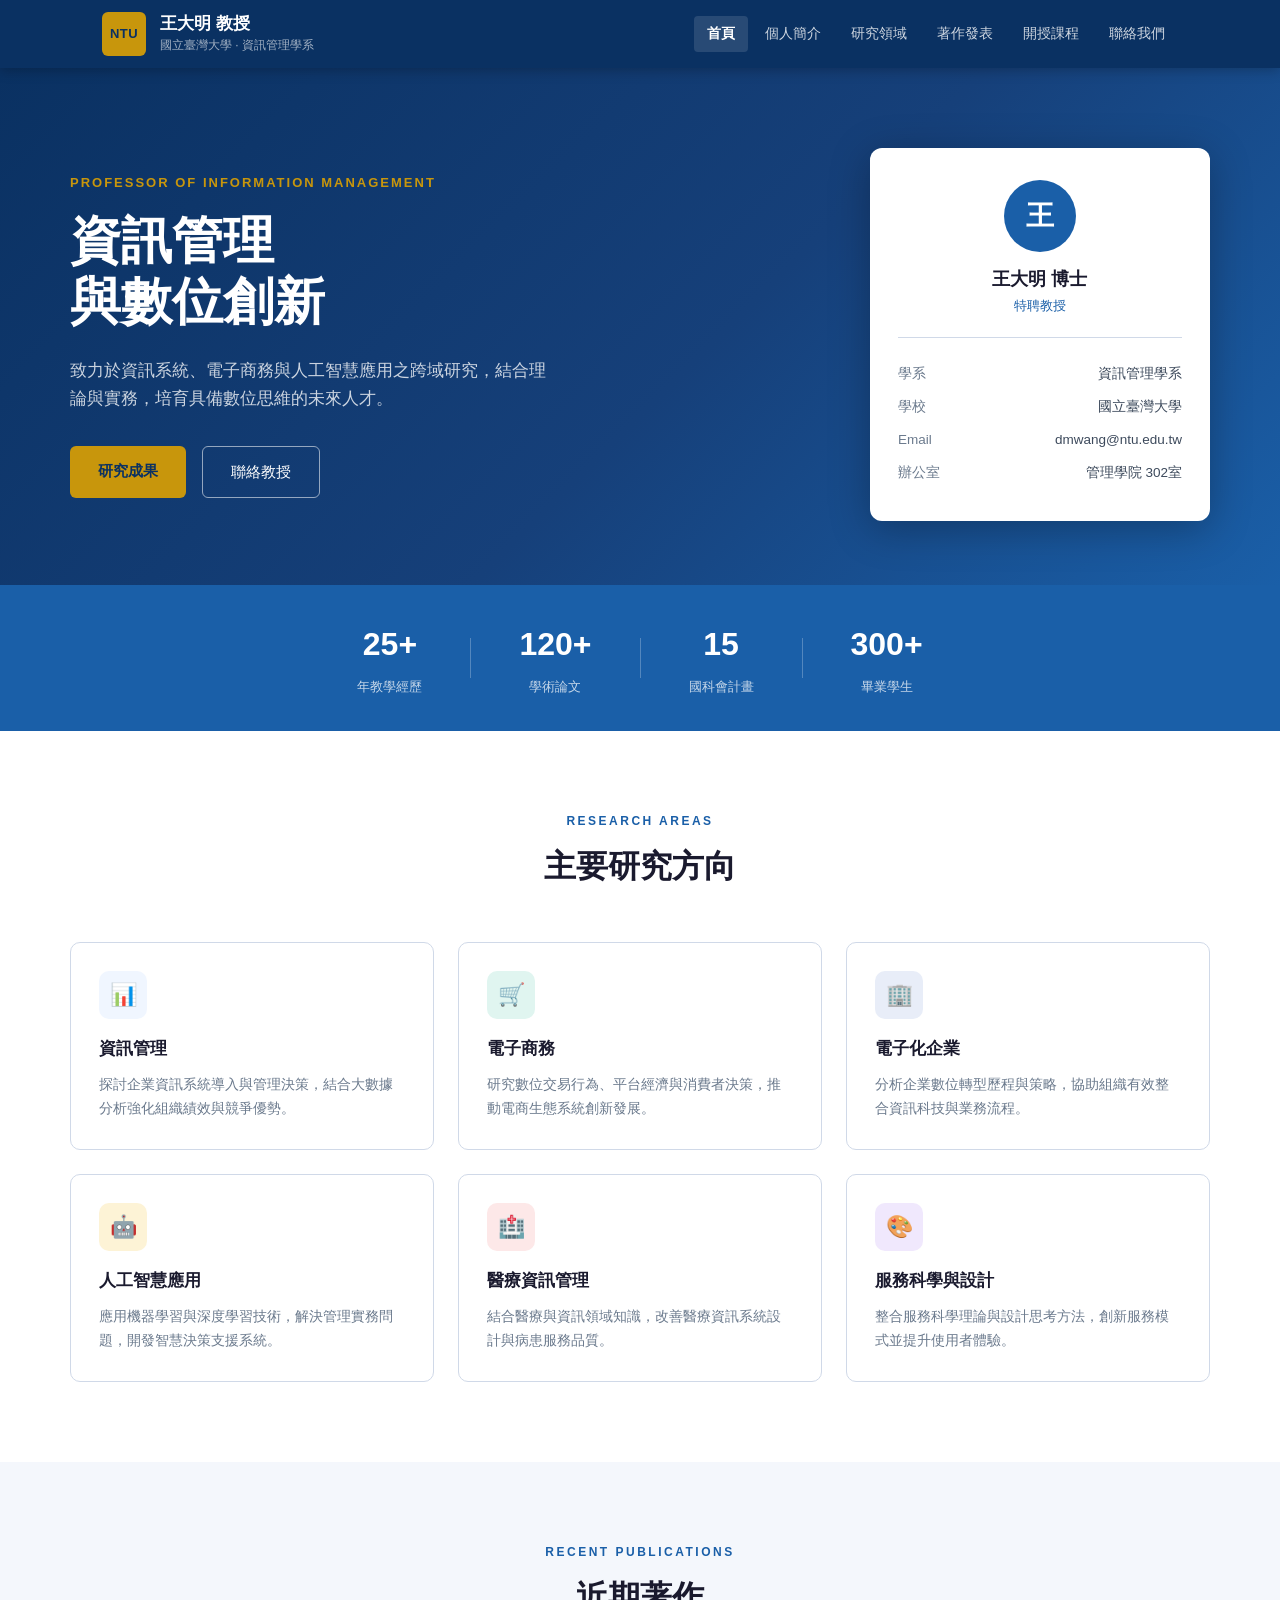
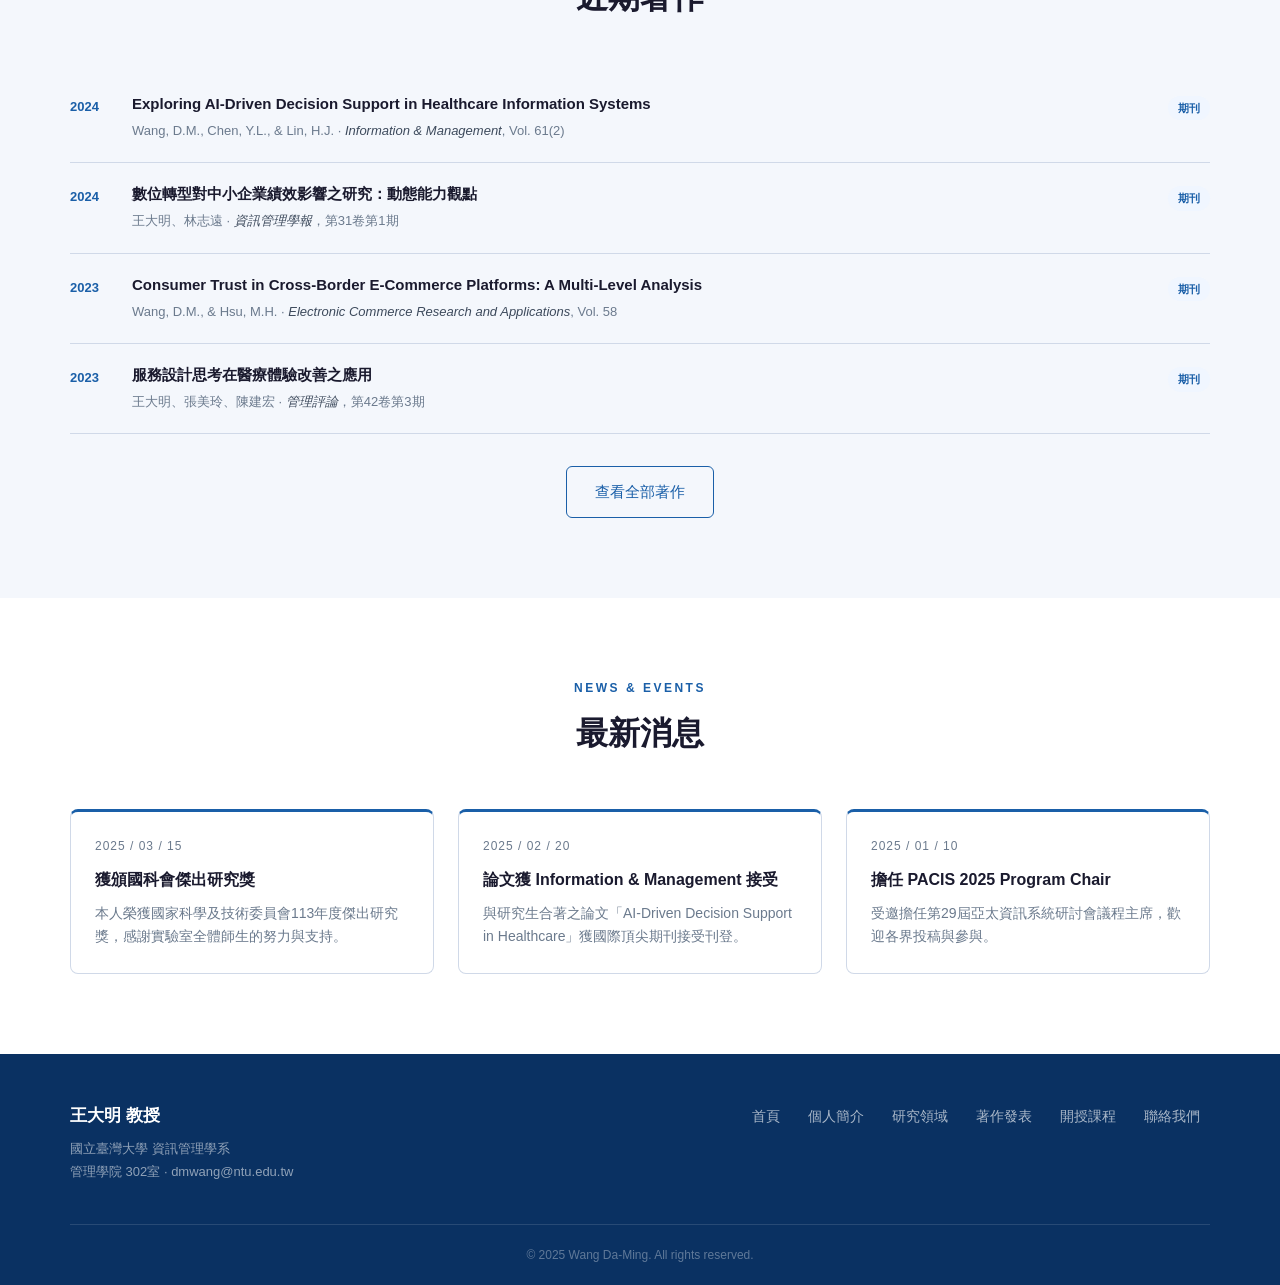
==== index.html @ 9b1bcf3b "Add files via upload" ====
<!DOCTYPE html>
<html lang="zh-Hant">
<head>
<meta charset="UTF-8">
<meta name="viewport" content="width=device-width, initial-scale=1.0">
<title>教師個人網頁 — 王大明教授</title>
<link rel="stylesheet" href="style.css">
</head>
<body>

<header>
  <div class="header-inner">
    <div class="logo-block">
      <div class="logo-icon">NTU</div>
      <div>
        <div class="logo-title">王大明 教授</div>
        <div class="logo-sub">國立臺灣大學 · 資訊管理學系</div>
      </div>
    </div>
    <nav>
      <a href="index.html" class="active">首頁</a>
      <a href="about.html">個人簡介</a>
      <a href="research.html">研究領域</a>
      <a href="publications.html">著作發表</a>
      <a href="teaching.html">開授課程</a>
      <a href="contact.html">聯絡我們</a>
    </nav>
    <button class="menu-btn" id="menuBtn" aria-label="選單">&#9776;</button>
  </div>
</header>

<div class="mobile-nav" id="mobileNav">
  <a href="index.html">首頁</a>
  <a href="about.html">個人簡介</a>
  <a href="research.html">研究領域</a>
  <a href="publications.html">著作發表</a>
  <a href="teaching.html">開授課程</a>
  <a href="contact.html">聯絡我們</a>
</div>

<!-- Hero -->
<section class="hero">
  <div class="hero-inner">
    <div class="hero-text">
      <p class="hero-eyebrow">Professor of Information Management</p>
      <h1>資訊管理<br>與數位創新</h1>
      <p class="hero-desc">致力於資訊系統、電子商務與人工智慧應用之跨域研究，結合理論與實務，培育具備數位思維的未來人才。</p>
      <div class="hero-btns">
        <a href="research.html" class="btn-primary">研究成果</a>
        <a href="contact.html" class="btn-outline">聯絡教授</a>
      </div>
    </div>
    <div class="hero-card">
      <div class="prof-avatar">王</div>
      <div class="prof-name">王大明 博士</div>
      <div class="prof-title">特聘教授</div>
      <div class="prof-divider"></div>
      <div class="prof-info-row"><span class="label">學系</span><span>資訊管理學系</span></div>
      <div class="prof-info-row"><span class="label">學校</span><span>國立臺灣大學</span></div>
      <div class="prof-info-row"><span class="label">Email</span><span>dmwang@ntu.edu.tw</span></div>
      <div class="prof-info-row"><span class="label">辦公室</span><span>管理學院 302室</span></div>
    </div>
  </div>
</section>

<!-- Stats -->
<section class="stats-bar">
  <div class="stats-inner">
    <div class="stat"><span class="stat-num">25+</span><span class="stat-label">年教學經歷</span></div>
    <div class="stat-div"></div>
    <div class="stat"><span class="stat-num">120+</span><span class="stat-label">學術論文</span></div>
    <div class="stat-div"></div>
    <div class="stat"><span class="stat-num">15</span><span class="stat-label">國科會計畫</span></div>
    <div class="stat-div"></div>
    <div class="stat"><span class="stat-num">300+</span><span class="stat-label">畢業學生</span></div>
  </div>
</section>

<!-- Research Focus -->
<section class="section">
  <div class="container">
    <div class="section-header">
      <p class="eyebrow">Research Areas</p>
      <h2>主要研究方向</h2>
    </div>
    <div class="cards-grid">
      <div class="card">
        <div class="card-icon blue">📊</div>
        <h3>資訊管理</h3>
        <p>探討企業資訊系統導入與管理決策，結合大數據分析強化組織績效與競爭優勢。</p>
      </div>
      <div class="card">
        <div class="card-icon teal">🛒</div>
        <h3>電子商務</h3>
        <p>研究數位交易行為、平台經濟與消費者決策，推動電商生態系統創新發展。</p>
      </div>
      <div class="card">
        <div class="card-icon navy">🏢</div>
        <h3>電子化企業</h3>
        <p>分析企業數位轉型歷程與策略，協助組織有效整合資訊科技與業務流程。</p>
      </div>
      <div class="card">
        <div class="card-icon gold">🤖</div>
        <h3>人工智慧應用</h3>
        <p>應用機器學習與深度學習技術，解決管理實務問題，開發智慧決策支援系統。</p>
      </div>
      <div class="card">
        <div class="card-icon red">🏥</div>
        <h3>醫療資訊管理</h3>
        <p>結合醫療與資訊領域知識，改善醫療資訊系統設計與病患服務品質。</p>
      </div>
      <div class="card">
        <div class="card-icon purple">🎨</div>
        <h3>服務科學與設計</h3>
        <p>整合服務科學理論與設計思考方法，創新服務模式並提升使用者體驗。</p>
      </div>
    </div>
  </div>
</section>

<!-- Recent Publications -->
<section class="section bg-light">
  <div class="container">
    <div class="section-header">
      <p class="eyebrow">Recent Publications</p>
      <h2>近期著作</h2>
    </div>
    <div class="pub-list">
      <div class="pub-item">
        <span class="pub-year">2024</span>
        <div class="pub-content">
          <div class="pub-title">Exploring AI-Driven Decision Support in Healthcare Information Systems</div>
          <div class="pub-meta">Wang, D.M., Chen, Y.L., & Lin, H.J. · <em>Information & Management</em>, Vol. 61(2)</div>
        </div>
        <span class="pub-badge journal">期刊</span>
      </div>
      <div class="pub-item">
        <span class="pub-year">2024</span>
        <div class="pub-content">
          <div class="pub-title">數位轉型對中小企業績效影響之研究：動態能力觀點</div>
          <div class="pub-meta">王大明、林志遠 · <em>資訊管理學報</em>，第31卷第1期</div>
        </div>
        <span class="pub-badge journal">期刊</span>
      </div>
      <div class="pub-item">
        <span class="pub-year">2023</span>
        <div class="pub-content">
          <div class="pub-title">Consumer Trust in Cross-Border E-Commerce Platforms: A Multi-Level Analysis</div>
          <div class="pub-meta">Wang, D.M., & Hsu, M.H. · <em>Electronic Commerce Research and Applications</em>, Vol. 58</div>
        </div>
        <span class="pub-badge journal">期刊</span>
      </div>
      <div class="pub-item">
        <span class="pub-year">2023</span>
        <div class="pub-content">
          <div class="pub-title">服務設計思考在醫療體驗改善之應用</div>
          <div class="pub-meta">王大明、張美玲、陳建宏 · <em>管理評論</em>，第42卷第3期</div>
        </div>
        <span class="pub-badge journal">期刊</span>
      </div>
    </div>
    <div class="center-btn">
      <a href="publications.html" class="btn-outline">查看全部著作</a>
    </div>
  </div>
</section>

<!-- News -->
<section class="section">
  <div class="container">
    <div class="section-header">
      <p class="eyebrow">News & Events</p>
      <h2>最新消息</h2>
    </div>
    <div class="news-grid">
      <div class="news-card">
        <div class="news-date">2025 / 03 / 15</div>
        <div class="news-title">獲頒國科會傑出研究獎</div>
        <p class="news-body">本人榮獲國家科學及技術委員會113年度傑出研究獎，感謝實驗室全體師生的努力與支持。</p>
      </div>
      <div class="news-card">
        <div class="news-date">2025 / 02 / 20</div>
        <div class="news-title">論文獲 Information & Management 接受</div>
        <p class="news-body">與研究生合著之論文「AI-Driven Decision Support in Healthcare」獲國際頂尖期刊接受刊登。</p>
      </div>
      <div class="news-card">
        <div class="news-date">2025 / 01 / 10</div>
        <div class="news-title">擔任 PACIS 2025 Program Chair</div>
        <p class="news-body">受邀擔任第29屆亞太資訊系統研討會議程主席，歡迎各界投稿與參與。</p>
      </div>
    </div>
  </div>
</section>

<footer>
  <div class="footer-inner">
    <div class="footer-left">
      <div class="footer-name">王大明 教授</div>
      <div class="footer-sub">國立臺灣大學 資訊管理學系</div>
      <div class="footer-sub">管理學院 302室 · dmwang@ntu.edu.tw</div>
    </div>
    <div class="footer-links">
      <a href="index.html">首頁</a>
      <a href="about.html">個人簡介</a>
      <a href="research.html">研究領域</a>
      <a href="publications.html">著作發表</a>
      <a href="teaching.html">開授課程</a>
      <a href="contact.html">聯絡我們</a>
    </div>
  </div>
  <div class="footer-bottom">© 2025 Wang Da-Ming. All rights reserved.</div>
</footer>

<script>
  const btn = document.getElementById('menuBtn');
  const nav = document.getElementById('mobileNav');
  btn.addEventListener('click', () => nav.classList.toggle('open'));
</script>
</body>
</html>
---- style.css ----
/* ========================
   Base & Reset
======================== */
*, *::before, *::after { box-sizing: border-box; margin: 0; padding: 0; }

:root {
  --blue-dark: #0a3162;
  --blue-main: #1a5fa8;
  --blue-mid:  #2d7dd2;
  --blue-light: #ddeeff;
  --blue-pale:  #f0f6ff;
  --gold:       #c8960c;
  --gold-light: #fdf3d6;
  --text-dark:  #1a1a2e;
  --text-mid:   #3d4a5c;
  --text-muted: #6b7a8d;
  --border:     #d0d9e8;
  --white:      #ffffff;
  --bg-light:   #f4f7fc;
}

html { scroll-behavior: smooth; }
body { font-family: 'Segoe UI', 'PingFang TC', 'Microsoft JhengHei', sans-serif; color: var(--text-dark); background: var(--white); line-height: 1.7; }
a { text-decoration: none; color: inherit; }
img { max-width: 100%; }

/* ========================
   Header
======================== */
header {
  background: var(--blue-dark);
  position: sticky; top: 0; z-index: 100;
  box-shadow: 0 2px 12px rgba(0,0,0,0.25);
}
.header-inner {
  max-width: 1140px; margin: 0 auto;
  padding: 0 2rem;
  display: flex; align-items: center; gap: 2rem;
  height: 68px;
}
.logo-block { display: flex; align-items: center; gap: 14px; flex-shrink: 0; }
.logo-icon {
  width: 44px; height: 44px; border-radius: 6px;
  background: var(--gold); color: var(--blue-dark);
  font-weight: 700; font-size: 13px;
  display: flex; align-items: center; justify-content: center;
  letter-spacing: 0.5px;
}
.logo-title { color: #fff; font-size: 17px; font-weight: 600; line-height: 1.3; }
.logo-sub { color: rgba(255,255,255,0.62); font-size: 12px; }
nav { margin-left: auto; display: flex; gap: 0.25rem; }
nav a {
  color: rgba(255,255,255,0.8); font-size: 14px;
  padding: 6px 13px; border-radius: 4px;
  transition: background 0.18s, color 0.18s;
}
nav a:hover, nav a.active {
  background: rgba(255,255,255,0.12); color: #fff;
}
nav a.active { font-weight: 600; }
.menu-btn {
  display: none; background: none; border: none;
  color: #fff; font-size: 22px; cursor: pointer; padding: 6px;
}
.mobile-nav {
  display: none; flex-direction: column;
  background: var(--blue-dark); border-top: 1px solid rgba(255,255,255,0.1);
}
.mobile-nav.open { display: flex; }
.mobile-nav a {
  color: rgba(255,255,255,0.85); padding: 14px 2rem;
  border-bottom: 1px solid rgba(255,255,255,0.06); font-size: 15px;
}
.mobile-nav a:hover { background: rgba(255,255,255,0.07); }

/* ========================
   Hero
======================== */
.hero {
  background: linear-gradient(135deg, var(--blue-dark) 0%, #16407a 55%, #1a5fa8 100%);
  padding: 5rem 2rem 4rem;
}
.hero-inner {
  max-width: 1140px; margin: 0 auto;
  display: grid; grid-template-columns: 1fr 340px; gap: 4rem; align-items: center;
}
.hero-eyebrow { color: var(--gold); font-size: 13px; font-weight: 600; letter-spacing: 2px; text-transform: uppercase; margin-bottom: 1rem; }
.hero h1 { font-size: 3.2rem; font-weight: 700; color: #fff; line-height: 1.2; margin-bottom: 1.5rem; }
.hero-desc { color: rgba(255,255,255,0.78); font-size: 1.05rem; max-width: 480px; margin-bottom: 2rem; }
.hero-btns { display: flex; gap: 1rem; flex-wrap: wrap; }
.btn-primary {
  background: var(--gold); color: var(--blue-dark);
  padding: 12px 28px; border-radius: 6px; font-weight: 600; font-size: 15px;
  transition: opacity 0.18s;
}
.btn-primary:hover { opacity: 0.88; }
.btn-outline {
  border: 1.5px solid rgba(255,255,255,0.55); color: #fff;
  padding: 12px 28px; border-radius: 6px; font-weight: 500; font-size: 15px;
  transition: background 0.18s;
}
.btn-outline:hover { background: rgba(255,255,255,0.1); }

.hero-card {
  background: #fff; border-radius: 12px;
  padding: 2rem 1.75rem;
  box-shadow: 0 8px 40px rgba(0,0,0,0.28);
}
.prof-avatar {
  width: 72px; height: 72px; border-radius: 50%;
  background: var(--blue-main); color: #fff;
  font-size: 28px; font-weight: 700;
  display: flex; align-items: center; justify-content: center;
  margin: 0 auto 0.75rem;
}
.prof-name { text-align: center; font-size: 18px; font-weight: 700; color: var(--text-dark); }
.prof-title { text-align: center; font-size: 13px; color: var(--blue-main); margin-bottom: 1.25rem; font-weight: 500; }
.prof-divider { border-top: 1px solid var(--border); margin-bottom: 1.25rem; }
.prof-info-row { display: flex; justify-content: space-between; font-size: 13.5px; padding: 5px 0; color: var(--text-mid); gap: 8px; }
.prof-info-row .label { color: var(--text-muted); flex-shrink: 0; }

/* ========================
   Stats Bar
======================== */
.stats-bar { background: var(--blue-main); padding: 1.5rem 2rem; }
.stats-inner {
  max-width: 1140px; margin: 0 auto;
  display: flex; align-items: center; justify-content: center; gap: 0; flex-wrap: wrap;
}
.stat { text-align: center; padding: 0.5rem 3rem; }
.stat-num { display: block; font-size: 2rem; font-weight: 700; color: #fff; }
.stat-label { font-size: 13px; color: rgba(255,255,255,0.75); margin-top: 2px; }
.stat-div { width: 1px; height: 40px; background: rgba(255,255,255,0.25); }

/* ========================
   Sections
======================== */
.section { padding: 5rem 2rem; }
.section.bg-light { background: var(--bg-light); }
.container { max-width: 1140px; margin: 0 auto; }
.section-header { text-align: center; margin-bottom: 3rem; }
.eyebrow { font-size: 12px; font-weight: 600; letter-spacing: 2.5px; text-transform: uppercase; color: var(--blue-main); margin-bottom: 0.5rem; }
.section-header h2 { font-size: 2rem; font-weight: 700; color: var(--text-dark); }

/* Research Cards */
.cards-grid { display: grid; grid-template-columns: repeat(auto-fit, minmax(300px, 1fr)); gap: 1.5rem; }
.card {
  background: var(--white); border: 1px solid var(--border);
  border-radius: 10px; padding: 1.75rem;
  transition: box-shadow 0.2s, transform 0.2s;
}
.card:hover { box-shadow: 0 6px 24px rgba(10,49,98,0.12); transform: translateY(-3px); }
.card-icon {
  width: 48px; height: 48px; border-radius: 10px;
  display: flex; align-items: center; justify-content: center;
  font-size: 22px; margin-bottom: 1rem;
}
.card-icon.blue { background: var(--blue-pale); }
.card-icon.teal { background: #e0f5f0; }
.card-icon.navy { background: #e8edf8; }
.card-icon.gold { background: var(--gold-light); }
.card-icon.red { background: #fde8e8; }
.card-icon.purple { background: #f0e8fd; }
.card h3 { font-size: 17px; font-weight: 600; color: var(--text-dark); margin-bottom: 0.6rem; }
.card p { font-size: 14px; color: var(--text-muted); line-height: 1.7; }

/* Publications */
.pub-list { display: flex; flex-direction: column; gap: 0; margin-bottom: 2rem; }
.pub-item {
  display: flex; align-items: flex-start; gap: 1.25rem;
  padding: 1.25rem 0; border-bottom: 1px solid var(--border);
}
.pub-year { font-size: 13px; font-weight: 600; color: var(--blue-main); min-width: 42px; padding-top: 3px; }
.pub-content { flex: 1; }
.pub-title { font-size: 15px; font-weight: 600; color: var(--text-dark); margin-bottom: 0.3rem; line-height: 1.5; }
.pub-meta { font-size: 13px; color: var(--text-muted); }
.pub-meta em { font-style: italic; color: var(--text-mid); }
.pub-badge { font-size: 11px; font-weight: 600; padding: 3px 10px; border-radius: 20px; flex-shrink: 0; margin-top: 3px; }
.pub-badge.journal { background: var(--blue-pale); color: var(--blue-main); }
.pub-badge.conf { background: #e8f8ef; color: #1a7a45; }
.center-btn { text-align: center; }
.center-btn .btn-outline { border-color: var(--blue-main); color: var(--blue-main); display: inline-block; }
.center-btn .btn-outline:hover { background: var(--blue-pale); }

/* News */
.news-grid { display: grid; grid-template-columns: repeat(auto-fit, minmax(280px, 1fr)); gap: 1.5rem; }
.news-card {
  border: 1px solid var(--border); border-top: 3px solid var(--blue-main);
  border-radius: 8px; padding: 1.5rem;
  background: var(--white);
}
.news-date { font-size: 12px; color: var(--text-muted); letter-spacing: 1px; margin-bottom: 0.6rem; }
.news-title { font-size: 16px; font-weight: 600; color: var(--text-dark); margin-bottom: 0.6rem; }
.news-body { font-size: 14px; color: var(--text-muted); line-height: 1.65; }

/* Footer */
footer { background: var(--blue-dark); padding: 3rem 2rem 0; }
.footer-inner {
  max-width: 1140px; margin: 0 auto;
  display: flex; justify-content: space-between; align-items: flex-start;
  flex-wrap: wrap; gap: 2rem; padding-bottom: 2.5rem;
  border-bottom: 1px solid rgba(255,255,255,0.12);
}
.footer-name { color: #fff; font-size: 17px; font-weight: 600; margin-bottom: 0.4rem; }
.footer-sub { color: rgba(255,255,255,0.55); font-size: 13px; line-height: 1.8; }
.footer-links { display: flex; gap: 0.5rem; flex-wrap: wrap; }
.footer-links a {
  color: rgba(255,255,255,0.65); font-size: 13.5px;
  padding: 4px 10px; border-radius: 4px;
  transition: color 0.15s;
}
.footer-links a:hover { color: #fff; }
.footer-bottom {
  max-width: 1140px; margin: 0 auto;
  text-align: center; padding: 1.25rem 0;
  color: rgba(255,255,255,0.35); font-size: 12px;
}

/* ========================
   Page Hero (sub pages)
======================== */
.page-hero {
  background: var(--blue-dark);
  padding: 3.5rem 2rem;
  text-align: center;
}
.page-hero h1 { color: #fff; font-size: 2.2rem; font-weight: 700; }
.page-hero p { color: rgba(255,255,255,0.68); margin-top: 0.5rem; font-size: 15px; }
.breadcrumb { color: rgba(255,255,255,0.5); font-size: 13px; margin-bottom: 0.75rem; }
.breadcrumb a { color: var(--gold); }

/* ========================
   About Page
======================== */
.about-grid { display: grid; grid-template-columns: 280px 1fr; gap: 3rem; align-items: start; }
.about-sidebar .avatar-lg {
  width: 100%; aspect-ratio: 1;
  border-radius: 12px; background: var(--blue-light);
  display: flex; align-items: center; justify-content: center;
  font-size: 60px; font-weight: 700; color: var(--blue-main);
  margin-bottom: 1.5rem;
}
.sidebar-card {
  background: var(--bg-light); border-radius: 10px;
  padding: 1.25rem; border: 1px solid var(--border);
}
.sidebar-card h4 { font-size: 13px; font-weight: 700; text-transform: uppercase; letter-spacing: 1px; color: var(--text-muted); margin-bottom: 1rem; }
.sidebar-row { display: flex; gap: 0.75rem; padding: 6px 0; font-size: 14px; border-bottom: 1px solid var(--border); }
.sidebar-row:last-child { border-bottom: none; }
.sidebar-row .k { color: var(--text-muted); flex-shrink: 0; min-width: 70px; }
.sidebar-row .v { color: var(--text-dark); }
.about-content h2 { font-size: 1.5rem; font-weight: 700; color: var(--text-dark); margin-bottom: 1rem; }
.about-content p { font-size: 15px; color: var(--text-mid); line-height: 1.85; margin-bottom: 1.25rem; }
.edu-item { display: flex; gap: 1rem; padding: 1rem 0; border-bottom: 1px solid var(--border); }
.edu-item:last-child { border-bottom: none; }
.edu-dot { width: 10px; height: 10px; border-radius: 50%; background: var(--blue-main); margin-top: 7px; flex-shrink: 0; }
.edu-year { font-size: 12px; color: var(--blue-main); font-weight: 600; margin-bottom: 3px; }
.edu-degree { font-size: 15px; font-weight: 600; color: var(--text-dark); }
.edu-school { font-size: 13px; color: var(--text-muted); }

/* ========================
   Teaching Page
======================== */
.course-section { margin-bottom: 2.5rem; }
.course-section h3 { font-size: 18px; font-weight: 700; color: var(--blue-dark); border-left: 4px solid var(--blue-main); padding-left: 12px; margin-bottom: 1.25rem; }
.course-table { width: 100%; border-collapse: collapse; font-size: 14px; }
.course-table th { background: var(--blue-dark); color: #fff; padding: 10px 14px; text-align: left; font-weight: 600; }
.course-table td { padding: 10px 14px; border-bottom: 1px solid var(--border); }
.course-table tr:hover td { background: var(--blue-pale); }
.tag { display: inline-block; font-size: 11px; padding: 2px 9px; border-radius: 20px; font-weight: 600; }
.tag.ug { background: #e8f8ef; color: #1a7a45; }
.tag.grad { background: var(--blue-pale); color: var(--blue-main); }
.tag.phd { background: var(--gold-light); color: #7a5c0c; }

/* ========================
   Contact Page
======================== */
.contact-grid { display: grid; grid-template-columns: 1fr 1fr; gap: 3rem; }
.contact-info-block h3 { font-size: 18px; font-weight: 700; color: var(--text-dark); margin-bottom: 1.25rem; }
.contact-row { display: flex; gap: 1rem; padding: 0.85rem 0; border-bottom: 1px solid var(--border); font-size: 15px; }
.contact-row:last-child { border-bottom: none; }
.contact-row .ci { font-size: 20px; flex-shrink: 0; }
.contact-row .ck { color: var(--text-muted); font-size: 13px; }
.contact-row .cv { color: var(--text-dark); font-weight: 500; margin-top: 2px; }
.contact-form-wrap h3 { font-size: 18px; font-weight: 700; color: var(--text-dark); margin-bottom: 1.25rem; }
.form-group { margin-bottom: 1.2rem; }
.form-group label { display: block; font-size: 13px; font-weight: 600; color: var(--text-mid); margin-bottom: 5px; }
.form-group input, .form-group textarea, .form-group select {
  width: 100%; padding: 10px 14px; border: 1px solid var(--border);
  border-radius: 6px; font-size: 15px; font-family: inherit;
  color: var(--text-dark); background: var(--white);
  transition: border-color 0.18s;
}
.form-group input:focus, .form-group textarea:focus {
  outline: none; border-color: var(--blue-main);
  box-shadow: 0 0 0 3px rgba(26,95,168,0.12);
}
.form-group textarea { resize: vertical; min-height: 130px; }
.submit-btn {
  background: var(--blue-main); color: #fff;
  padding: 12px 32px; border: none; border-radius: 6px;
  font-size: 15px; font-weight: 600; cursor: pointer;
  transition: background 0.18s;
  font-family: inherit;
}
.submit-btn:hover { background: var(--blue-dark); }
.map-placeholder {
  background: var(--bg-light); border: 1px solid var(--border);
  border-radius: 10px; padding: 2.5rem; text-align: center;
  margin-top: 2.5rem;
}
.map-placeholder p { color: var(--text-muted); font-size: 14px; }

/* ========================
   Responsive
======================== */
@media (max-width: 900px) {
  .hero-inner { grid-template-columns: 1fr; gap: 2.5rem; }
  .hero h1 { font-size: 2.4rem; }
  .hero-card { max-width: 380px; }
  .about-grid { grid-template-columns: 1fr; }
  .contact-grid { grid-template-columns: 1fr; }
  .stat { padding: 0.5rem 1.5rem; }
  .stat-div { display: none; }
}
@media (max-width: 680px) {
  nav { display: none; }
  .menu-btn { display: block; }
  .header-inner { padding: 0 1.25rem; }
  .hero { padding: 3rem 1.25rem; }
  .hero h1 { font-size: 2rem; }
  .section { padding: 3.5rem 1.25rem; }
  .footer-inner { flex-direction: column; }
  .footer-links { flex-direction: column; gap: 0; }
}
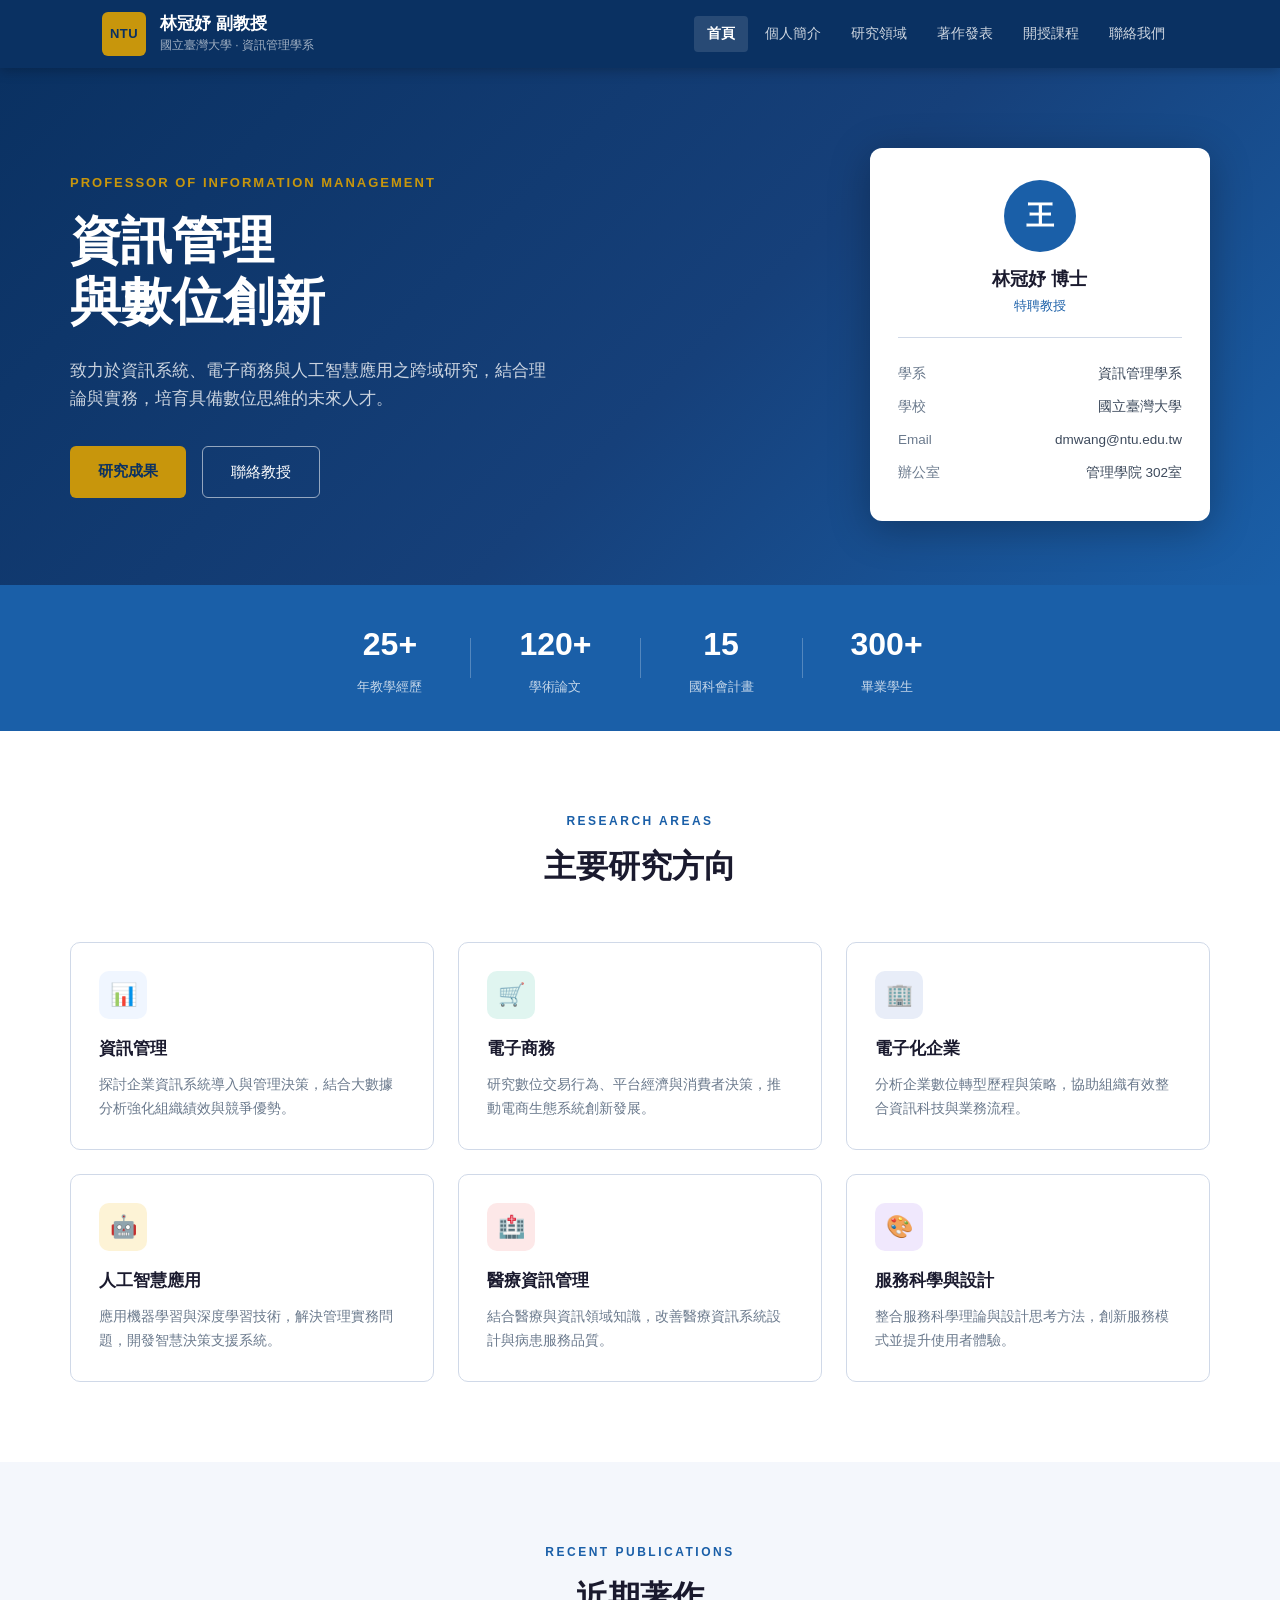
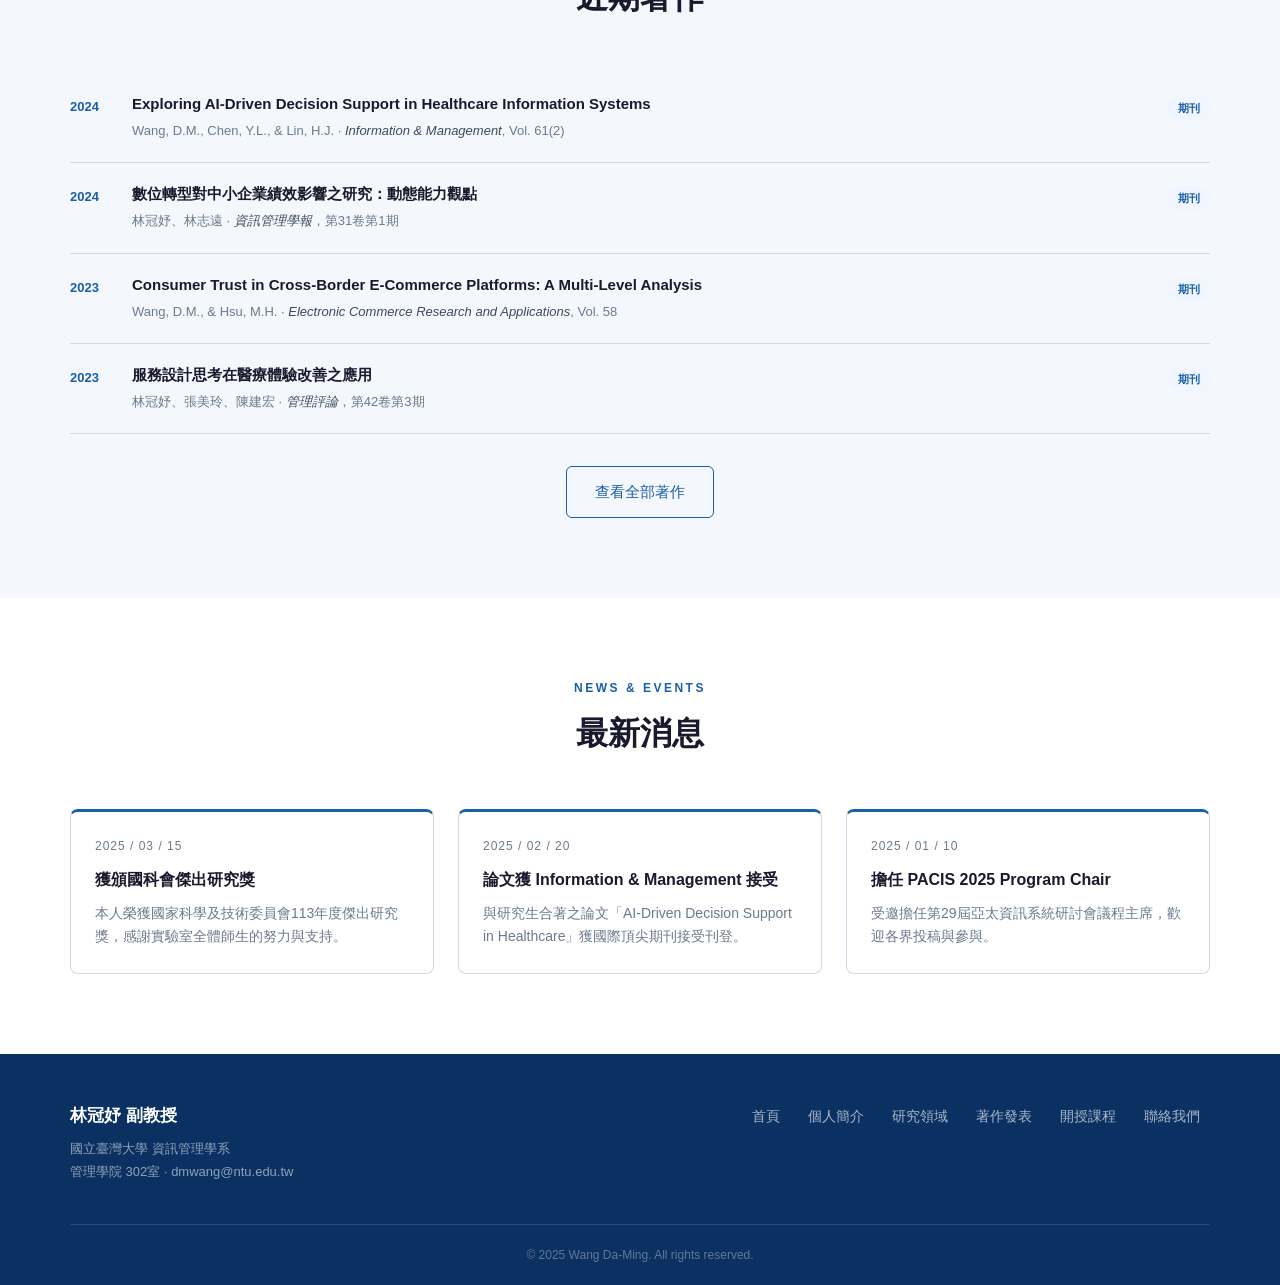
==== commit b65baccb: "Add files via upload" ====
--- a/index.html
+++ b/index.html
@@ -3,7 +3,7 @@
 <head>
 <meta charset="UTF-8">
 <meta name="viewport" content="width=device-width, initial-scale=1.0">
-<title>教師個人網頁 — 王大明教授</title>
+<title>教師個人網頁 — 林冠妤老師副教授</title>
 <link rel="stylesheet" href="style.css">
 </head>
 <body>
@@ -13,7 +13,7 @@
     <div class="logo-block">
       <div class="logo-icon">NTU</div>
       <div>
-        <div class="logo-title">王大明 教授</div>
+        <div class="logo-title">林冠妤 副教授</div>
         <div class="logo-sub">國立臺灣大學 · 資訊管理學系</div>
       </div>
     </div>
@@ -52,7 +52,7 @@
     </div>
     <div class="hero-card">
       <div class="prof-avatar">王</div>
-      <div class="prof-name">王大明 博士</div>
+      <div class="prof-name">林冠妤 博士</div>
       <div class="prof-title">特聘教授</div>
       <div class="prof-divider"></div>
       <div class="prof-info-row"><span class="label">學系</span><span>資訊管理學系</span></div>
@@ -138,7 +138,7 @@
         <span class="pub-year">2024</span>
         <div class="pub-content">
           <div class="pub-title">數位轉型對中小企業績效影響之研究：動態能力觀點</div>
-          <div class="pub-meta">王大明、林志遠 · <em>資訊管理學報</em>，第31卷第1期</div>
+          <div class="pub-meta">林冠妤、林志遠 · <em>資訊管理學報</em>，第31卷第1期</div>
         </div>
         <span class="pub-badge journal">期刊</span>
       </div>
@@ -154,7 +154,7 @@
         <span class="pub-year">2023</span>
         <div class="pub-content">
           <div class="pub-title">服務設計思考在醫療體驗改善之應用</div>
-          <div class="pub-meta">王大明、張美玲、陳建宏 · <em>管理評論</em>，第42卷第3期</div>
+          <div class="pub-meta">林冠妤、張美玲、陳建宏 · <em>管理評論</em>，第42卷第3期</div>
         </div>
         <span class="pub-badge journal">期刊</span>
       </div>
@@ -195,7 +195,7 @@
 <footer>
   <div class="footer-inner">
     <div class="footer-left">
-      <div class="footer-name">王大明 教授</div>
+      <div class="footer-name">林冠妤 副教授</div>
       <div class="footer-sub">國立臺灣大學 資訊管理學系</div>
       <div class="footer-sub">管理學院 302室 · dmwang@ntu.edu.tw</div>
     </div>
